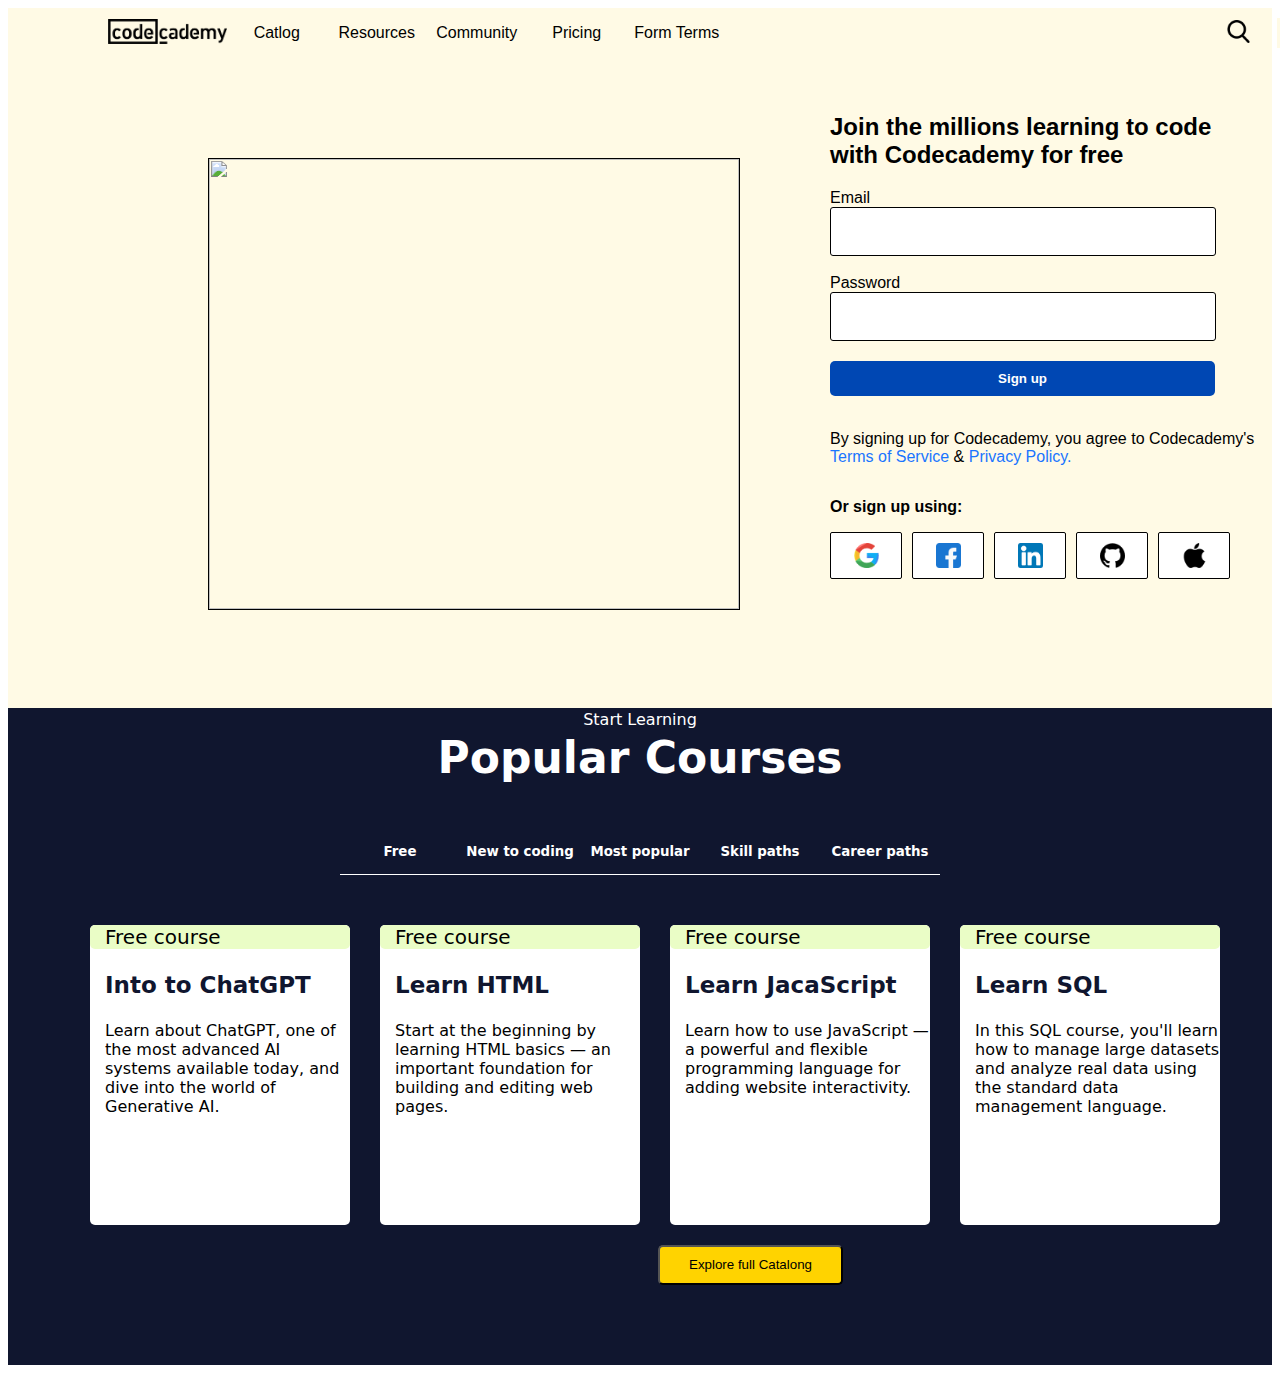
==== practise clone/index.html @ b3a227ec "first commit" ====
<!DOCTYPE html>
<html lang="en">
<head>
    <meta charset="UTF-8">
    <meta name="viewport" content="width=device-width, initial-scale=1.0">
    <title>Document</title>
    <link rel="stylesheet" href="./style.css">
</head>
<body>
   <div class="navbar">
        <div class="nav-contain">
          <a href="index.html">
            <img class="nav-logo" src="logo.png">
            </a>
        </div>
   
      <div class="nav-contain">
        <a href="catlog.html">
          <button class="nav-btn" src="catlog.html">Catlog</button>
        </a>
           
      </div>
      <div class="nav-contain">
        <a href="resources.html">
        <button class="nav-btn" src="resources.html">Resources</button>
      </a>
      </div>
      <div class="nav-contain">
        <a href="community.html">
          <button class="nav-btn" src="community.html">Community</button>
        </a>
      </div>
      <div class="nav-contain">
        <a href="pricing.html">
          <button class="nav-btn" src="pricing.html">Pricing</button>
        </a>
      </div>
      <div class="nav-contain">
        <a href="ft.html">
          <button class="nav-btn" src="ft.html">Form Terms</button> 
        </a>
      </div>
      <div class="search-logo" >
         <img class="search" src="search.png">
      </div>
      <div class="nav-contain">
        <a href="login.html">
          <button class="nav-btn" src="login.html"><b>Login in</b></button> 
        </a>
      </div>

   </div>
  <div class="main-container">
     <div class="img-main">
      <img class="side-img" src="photo.jpg">
     </div>
     <div class="signup-page">
         <h2 class="text-1">Join the millions learning to code <br>
         with Codecademy for free</h2>
         <label for="inputEmail">Email</label>
         <input class="email-pass" type="email" id="inputEmail" required />

         <br>
         <label for="inputpassword">Password</label>
         <input class="email-pass" type="password" required />
         <button class="sign-btn" type="submit"><b>Sign up</b></button>
         <br>
         <p>By signing up for Codecademy, you agree to Codecademy's<br>
          <span id="text-3">Terms of Service</span> & <span id="text-3">Privacy Policy.</span>
         </p>
        <p><b>Or sign up using:</b></p>
        <div class="logos">
          <div class="logo" >
            <img class="logo-img" src="google.png">
          </div>
          <div class="logo" >
            <img class="logo-img" src="facebook.png">
          </div>
          <div class="logo" >
            <img class="logo-img" src="linkedin.png">
          </div>
          <div class="logo" >
            <img class="logo-img" src="github.png">
          </div>
          <div class="logo" >
            <img class="logo-img" src="apple.png">
          </div>

        </div>

      </div>

  </div> 
  <div class="container-2">
    <p class="container-2-1">Start Learning</p>
    <p class="container-2-2">Popular Courses</p>
    <div class="container-2-btn">
       <button class="btn-2">Free</button>
       <button class="btn-2">New to coding</button>
       <button class="btn-2">Most popular</button>
       <button class="btn-2">Skill paths</button>
       <button class="btn-2">Career paths</button>
    </div>
    <div class="main-card">
     <div class="card">
      <p class="card-head"> Free course</p>
      <p class="card-ifm">Into to ChatGPT</p>
      <p class="ifm">Learn about ChatGPT, one of the most advanced AI
         systems available today, and dive into the world 
         of Generative AI.</p>
     </div>
     <div class="card">
      <p class="card-head">Free course</p>
      <p class="card-ifm">Learn HTML</p>
      <p class="ifm">Start at the beginning by learning HTML 
        basics — an important foundation for building and 
        editing web pages.</p>
     </div>
     <div class="card">
      <p class="card-head">Free course</p>
      <p class="card-ifm">Learn JacaScript</p>
      <p class="ifm">Learn how to use JavaScript — a powerful and flexible programming language for adding website interactivity.</p>
     </div>
     <div class="card">
      <p class="card-head">Free course</p>
      <p class="card-ifm">Learn SQL</p>
      <p class="ifm">In this SQL course, you'll learn how to manage large datasets and analyze real data using the standard data management language.</p>
     </div>
    </div>

    <a><button class="card-an">Explore full Catalong</button></a>











  </div>
   
</body>
</html>
---- practise clone/style.css ----
{
    margin: 0px;
    padding: 0;
}
.navbar{
    display: flex;
    flex-direction: row;
    height: 50px;
    background-color:#FFFAE5;
    align-items: center;
}
.nav-logo{
    height: 25px;
    margin-left: 100px;
}
.nav-btn{
    height: 30px;
    width: 100px;
    border: none;
    background-color: #FFFAE5;
    font-size: medium;
}
.nav-btn:hover{
    color: #3A10E5; 
}
.search{
    height: 23px;
    width: 23px;
}

.search-logo{
    margin-left: 500px;
    margin-right: 27px;
}
.main-container{
    display: flex;
    flex-direction: row;
    font-family: sans-serif;
    background-color:#FFFAE5 ;
    height:650px;
    /*justify-content:space-evenly; */
   
}

.side-img{
    height: 450px;
    width: 530px;
    margin-top: 100px;
    margin-left: 200px;
    border: 0.5px solid black;
    
}
.signup-page{
    display: flex;
    flex-direction: column;
    margin-left: 90px;
    margin-top:35px;
}
.text-1{
    
}
.email-pass{
    height: 45px;
    width: 380px;
    border-radius: 3px;
    background-color: white;
    border: 0.5px solid black;
}
.sign-btn{
    height: 35px;
    width: 385px;
    margin-top: 20px;
    border-radius: 5px;
    border: none;
    background-color: #0047b3;
    color: white;
}
.sign-btn:hover{
    background-color: #1a75ff;
}
#text-3{
    color: #1a75ff;
}
.logos{
    display: flex;

}
.logo{
    width: 70px;
    height: 45px;
    border: 0.8px solid black;
    margin-right: 10px;
    border-radius: 2px;
    background-color: white;
    display: flex;
    justify-content: center;
    align-items: center;
}
.logo-img{
    width: 25px;
    height: 25px;   
}
.container-2{
    background-color: #10162f;
    color: white;
    
}
.container-2-1{
    font-weight: 400;
    line-height: 1.5;
    font-size: 1rem;
    margin: 0px;
    font-family: system-ui, -apple-system, BlinkMacSystemFont, 'Segoe UI', Roboto, Oxygen, Ubuntu, Cantarell, 'Open Sans', 'Helvetica Neue', sans-serif;
    text-align: center;
}
.container-2-2{

    font-weight: 700;
    line-height: 1.2;
    font-size: 2.75rem;
    margin: 0px;
    text-align: center;
    font-family: system-ui, -apple-system, BlinkMacSystemFont, 'Segoe UI', Roboto, Oxygen, Ubuntu, Cantarell, 'Open Sans', 'Helvetica Neue', sans-serif;
}
.container-2-btn{ 
    display: flex;
justify-content: center;
}
.btn-2{
    font-family: system-ui, -apple-system, BlinkMacSystemFont, 'Segoe UI', Roboto, Oxygen, Ubuntu, Cantarell, 'Open Sans', 'Helvetica Neue', sans-serif;
   font-weight: bold;
    margin-top: 45px;
    background-color:#10162f ;
    color: white;height: 45px;
    width: 120px;
    border-bottom: 1px solid white;
    border-top: none;
    border-right: none;
    border-left: none;
}
 .main-card{
display: flex;
flex-direction: row;
justify-content: center;
margin-top: 50px;
font-family: system-ui, -apple-system, BlinkMacSystemFont, 'Segoe UI', Roboto, Oxygen, Ubuntu, Cantarell, 'Open Sans', 'Helvetica Neue', sans-serif;

} 
 .card{
    width: 260px;
    height: 300px;
    border-radius: 5px;
    background-color: white;
    margin-left: 30px;
    margin-bottom: 20px;
    color: black;
 } 
 .card-head{
    background-color: #EAFDC6;
    margin-top: 0;
    font-size: 20px;
    font-family: system-ui, -apple-system, BlinkMacSystemFont, 'Segoe UI', Roboto, Oxygen, Ubuntu, Cantarell, 'Open Sans', 'Helvetica Neue', sans-serif;
    border-radius: 5px;
    padding-left: 15px;
  }
  .card-ifm{
    font-size: 23px;
    padding-left: 15px;
    font-weight: bold;
    color: #10162f;
    
  }
  .ifm{
    padding-left: 15px;
    padding-bottom: 60px; 
  }
  .card-an{
    width: 185px;
    height: 40px;
    border-radius: 5px;
    color: black;
    background-color: #FFD300;
   margin-left: 650px;
   margin-bottom: 80px;
  }
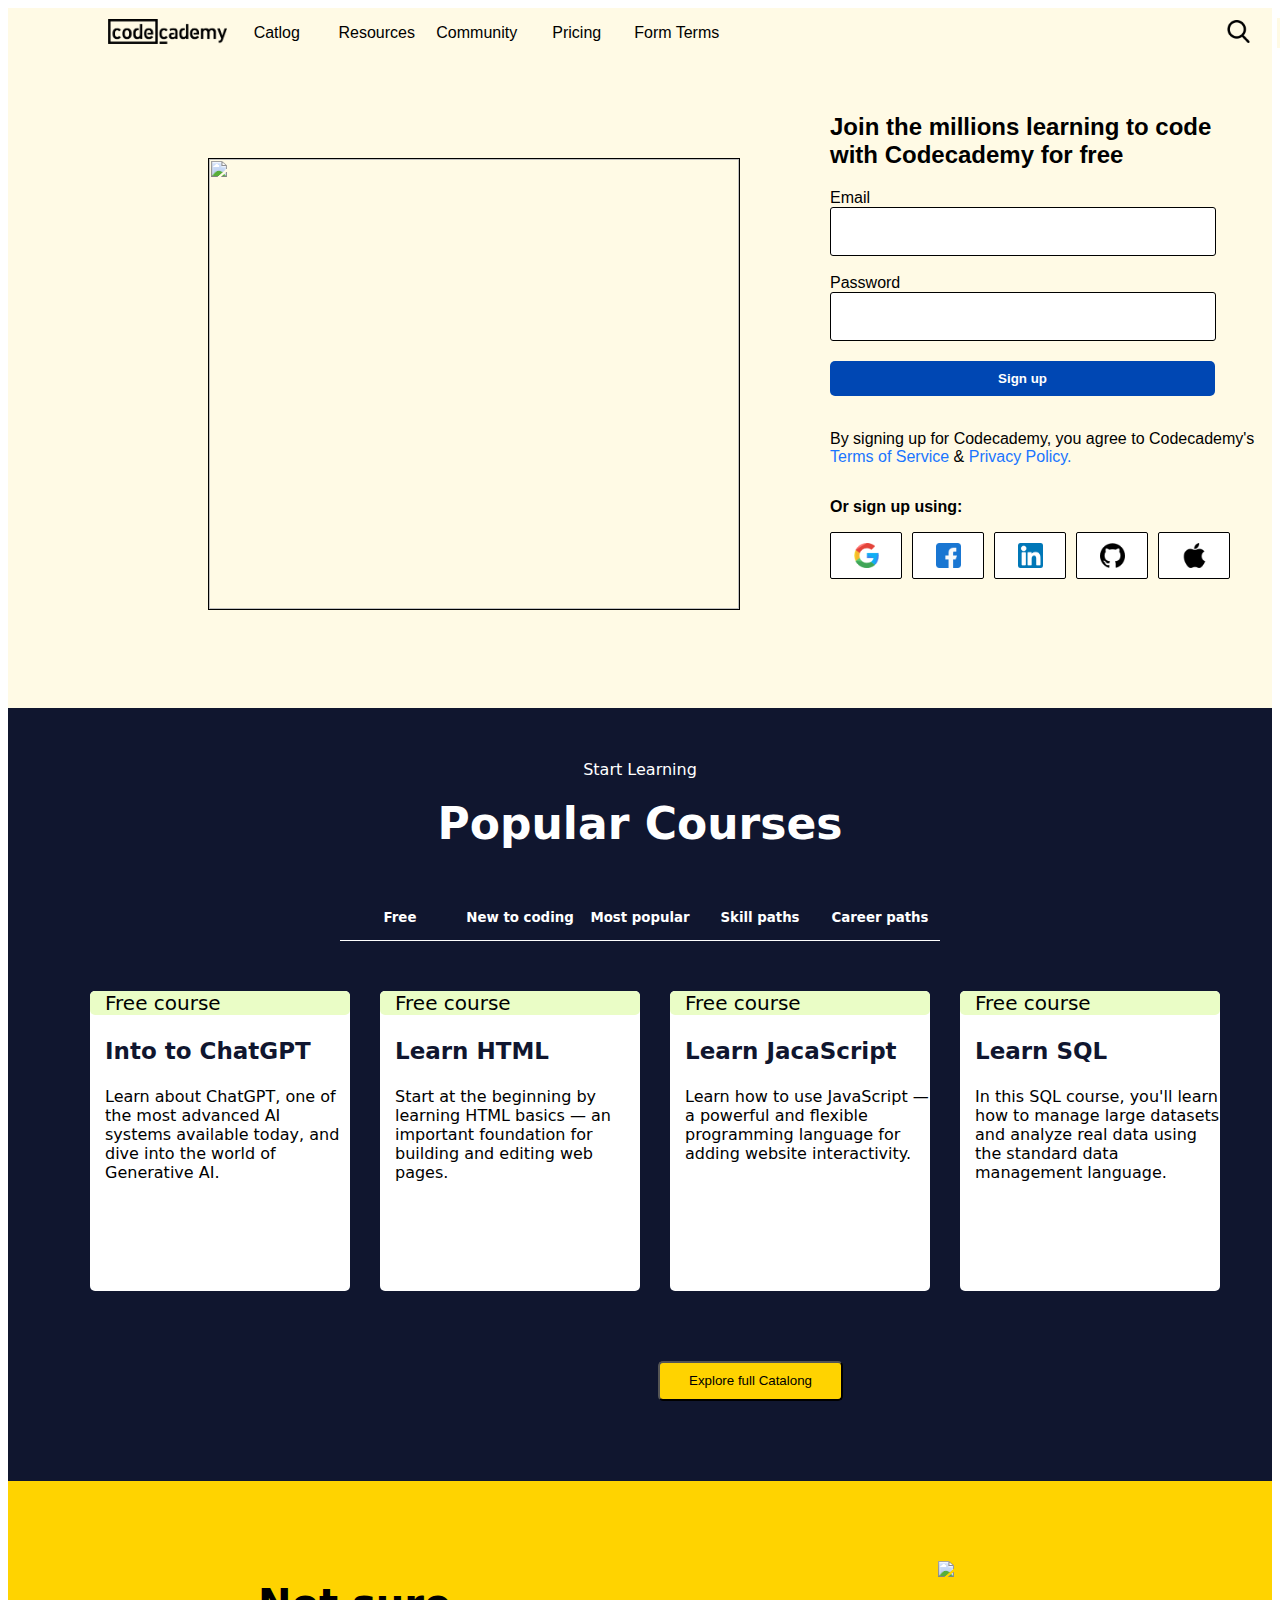
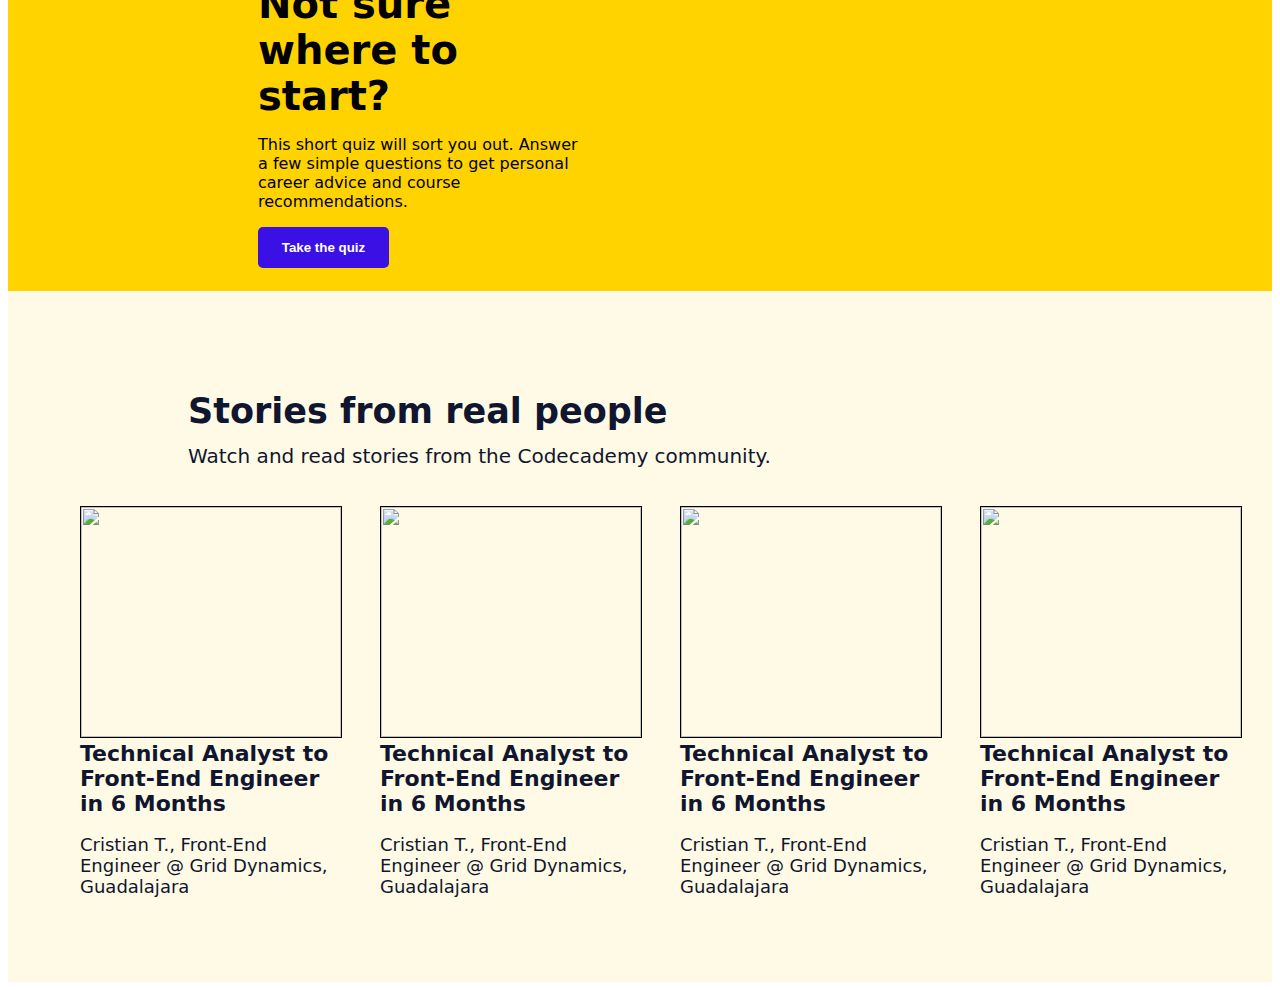
==== commit 1c40d2a7: "card added" ====
--- a/practise clone/index.html
+++ b/practise clone/index.html
@@ -127,20 +127,63 @@
       <p class="ifm">In this SQL course, you'll learn how to manage large datasets and analyze real data using the standard data management language.</p>
      </div>
     </div>
+    <a><button class="card-an">Explore full Catalong</button></a>
+  </div>   
+  <div class="container-3">
+        <div class="container-3-texts">
+          <h2 class="container-3-text1">Not sure where to start?</h2>
+          <p class="container-3-text2">This short quiz will sort you out.
+           Answer a few simple questions to get personal career advice and course
+           recommendations.
+           </p>
+             <button class="container-3-btn">Take the quiz</button>
+         </div>
+     <div class="container-3-img">
+      <img  class="con3-img" src="/container3-img.svg">
+     </div>
+  </div>
 
-    <a><button class="card-an">Explore full Catalong</button></a>
+
+
+  <div class="container-4">
+      <p class="container-4-heading">
+        Stories from real people<br>
+        <span class="head-2">Watch and read stories from the Codecademy community.</span>
+      </p>
+      
+      <div class="container-4-main-card">
+        <div class="container-4-card">
+          <img class="card-img-1" src="https://images.ctfassets.net/go6kr6r0ykrq/6zlCvqSouWnN7NGDTvidvT/3d4f8caef82cdaef8017edfd7e57f94f/Cristian-Tera__n.jpeg" alt="">
+         <p class="card-img-text">Technical Analyst to Front-End Engineer in 6 Months</p>
+          <p class="card-img-text1">Cristian T., Front-End Engineer @ Grid Dynamics, Guadalajara</p>
+
+        </div>
+        <div class="container-4-card">
+          <img class="card-img-1" src="https://images.ctfassets.net/go6kr6r0ykrq/Sk3Knek82fDxSX5eZqdzX/bac59c63ff86d8d52ef9e1559e8eb381/De-Shaun-Broadnax.jpeg" alt="">
+         <p class="card-img-text">Technical Analyst to Front-End Engineer in 6 Months</p>
+          <p class="card-img-text1">Cristian T., Front-End Engineer @ Grid Dynamics, Guadalajara</p>
+          
+        </div>
+        <div class="container-4-card">
+          <img class="card-img-1" src="https://images.ctfassets.net/go6kr6r0ykrq/2ao4ZIQinCIgAt4UuGNR3z/b5b0608e9ae47b42ba6aa5e18e97411e/SerenaIsone1.jpeg" alt="">
+         <p class="card-img-text">Technical Analyst to Front-End Engineer in 6 Months</p>
+          <p class="card-img-text1">Cristian T., Front-End Engineer @ Grid Dynamics, Guadalajara</p>
+          
+        </div>
+        <div class="container-4-card">
+          <img class="card-img-1" src="https://images.ctfassets.net/go6kr6r0ykrq/IEAxMFzasjkSr11XsNGso/ef9c1fcd18c5abf06e8064dc5352060c/Julia-Jubileu.jpeg" alt="">
+         <p class="card-img-text">Technical Analyst to Front-End Engineer in 6 Months</p>
+          <p class="card-img-text1">Cristian T., Front-End Engineer @ Grid Dynamics, Guadalajara</p>
+          
+        </div>
+
+      </div>
+      
+   </div>
 
 
 
 
 
-
-
-
-
-
-
-  </div>
-   
 </body>
 </html>--- a/practise clone/style.css
+++ b/practise clone/style.css
@@ -1,7 +1,3 @@
- {
-    margin: 0px;
-    padding: 0;
-}
 .navbar{
     display: flex;
     flex-direction: row;
@@ -109,7 +105,8 @@
     font-weight: 400;
     line-height: 1.5;
     font-size: 1rem;
-    margin: 0px;
+    margin-top: 0;
+    padding-top: 50px;
     font-family: system-ui, -apple-system, BlinkMacSystemFont, 'Segoe UI', Roboto, Oxygen, Ubuntu, Cantarell, 'Open Sans', 'Helvetica Neue', sans-serif;
     text-align: center;
 }
@@ -182,4 +179,94 @@
     background-color: #FFD300;
    margin-left: 650px;
    margin-bottom: 80px;
-  }+   margin-top: 50px;
+  }
+/*{margin: 0;
+   padding: 0;}*/
+  .container-3{
+  display: flex;
+  flex-direction: row;
+    background-color: #FFD300;
+    font-family: system-ui, -apple-system, BlinkMacSystemFont, 'Segoe UI', Roboto, Oxygen, Ubuntu, Cantarell, 'Open Sans', 'Helvetica Neue', sans-serif;
+
+  }
+.container-3-texts{
+    height: 360px;
+    width: 330px;
+    margin-left: 250px;
+   margin-top: 50px;
+   
+   
+}
+.container-3-text1{
+   font-size: 40px;
+   margin: 50px 0 0 0 ;
+}
+.container-3-btn{
+ width: 131px;
+ height: 41px;
+ border-radius: 5px;
+ border: none;
+ background-color: #3A10E5;  
+ color: white; 
+ font-weight: bold;
+}
+.container-3-btn:hover{
+    background-color:#1a75ff ;
+}
+.container-3-img{
+    margin-left: 350px;
+    margin-top: 80px;
+    margin-bottom: 50px;
+}
+.container-4{
+    background-color: #FFFAE5;
+    font-family: system-ui, -apple-system, BlinkMacSystemFont, 'Segoe UI', Roboto, Oxygen, Ubuntu, Cantarell, 'Open Sans', 'Helvetica Neue', sans-serif;
+    color: #10162f;
+    padding-top: 50px;
+    
+
+}
+.container-4-heading{
+    font-size: 35px;
+    font-weight: bold;
+    margin-top: 50px;
+    margin-left: 180px;
+    
+}
+.head-2{
+    font-size: 20px;
+    
+    font-weight: normal;
+}
+.container-4-main-card{
+    display: flex;
+    justify-content:center;
+
+
+}
+.container-4-card{
+    height:426px ;
+    width: 260px;
+    
+    margin-left: 40px;
+    margin-bottom: 50px;
+
+    
+}
+.card-img-1{
+    width: 260px;
+    height: 230px;
+    border: 0.5px solid black;
+    
+}
+.card-img-text{
+ font-size: 22px;
+ margin: 0 ;
+ font-weight: bold;
+}
+.card-img-text1{
+    font-size: 18px;
+    font-weight: normal;
+
+}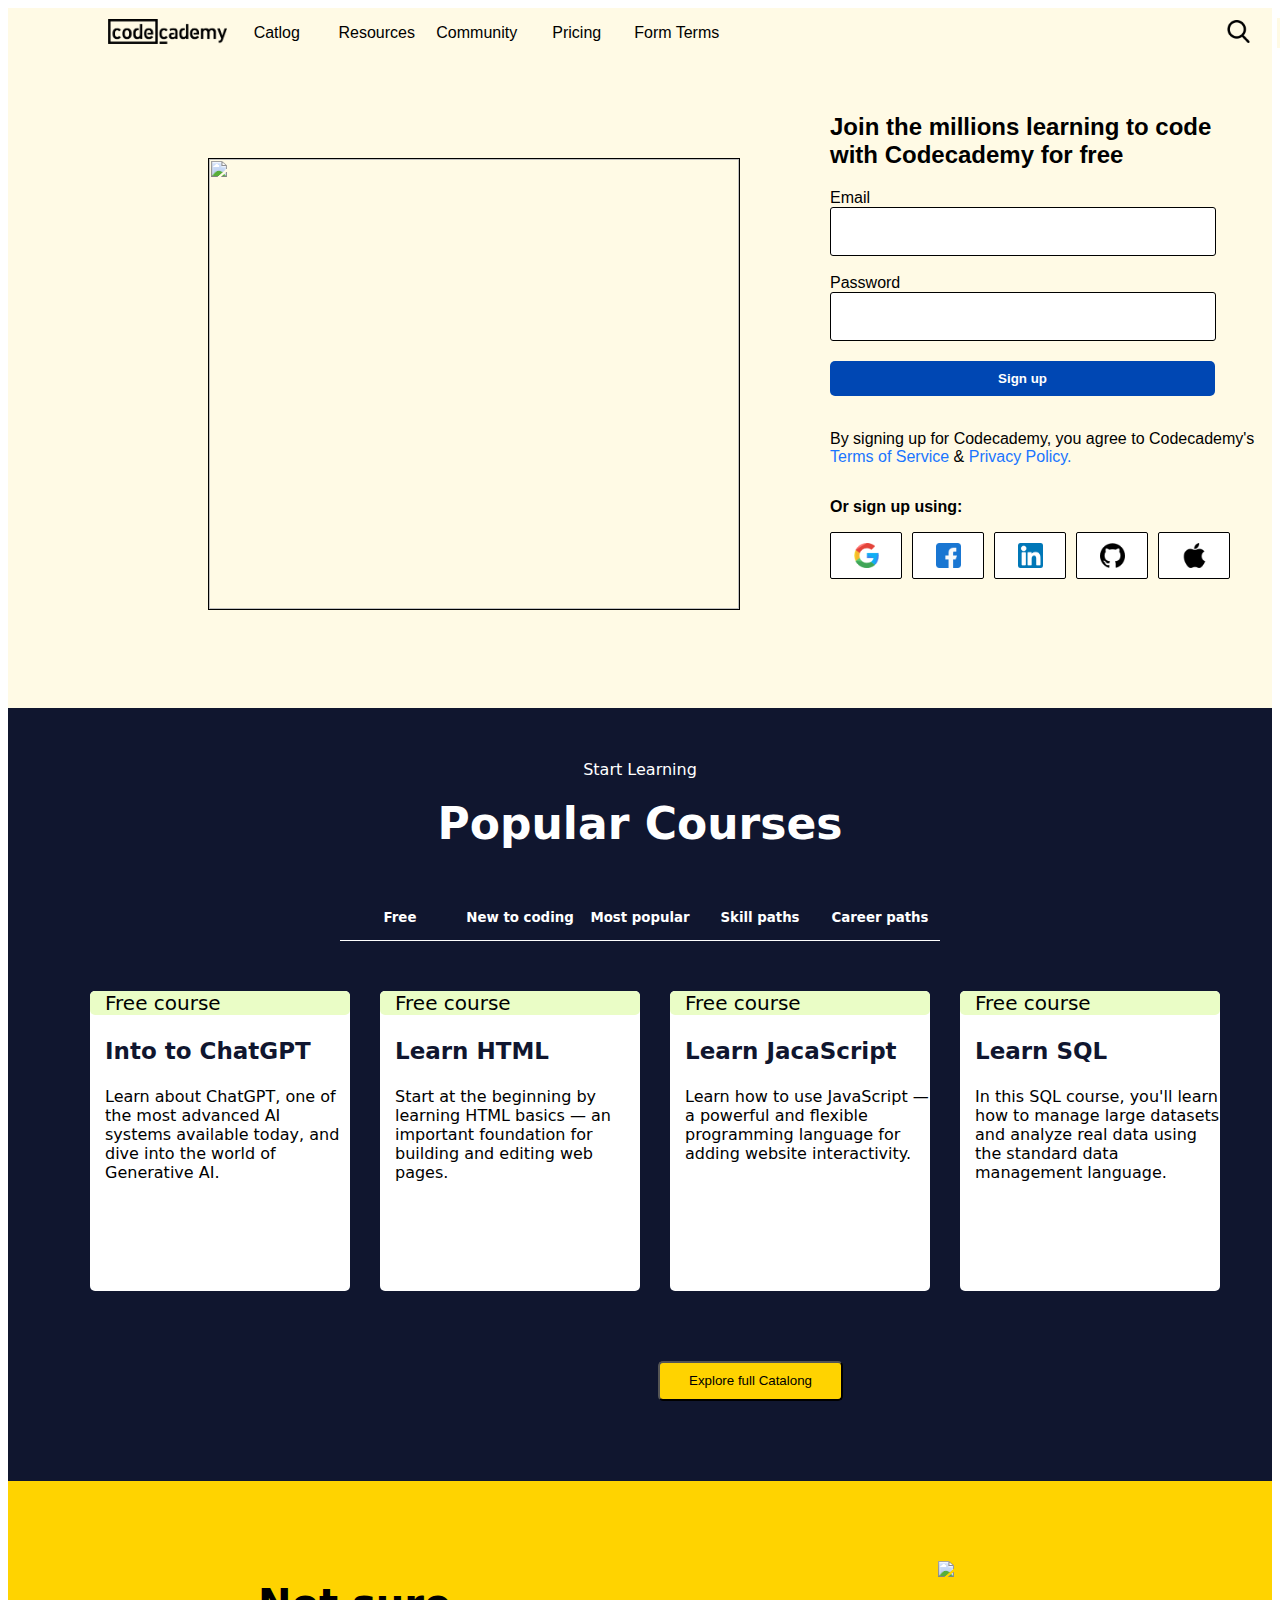
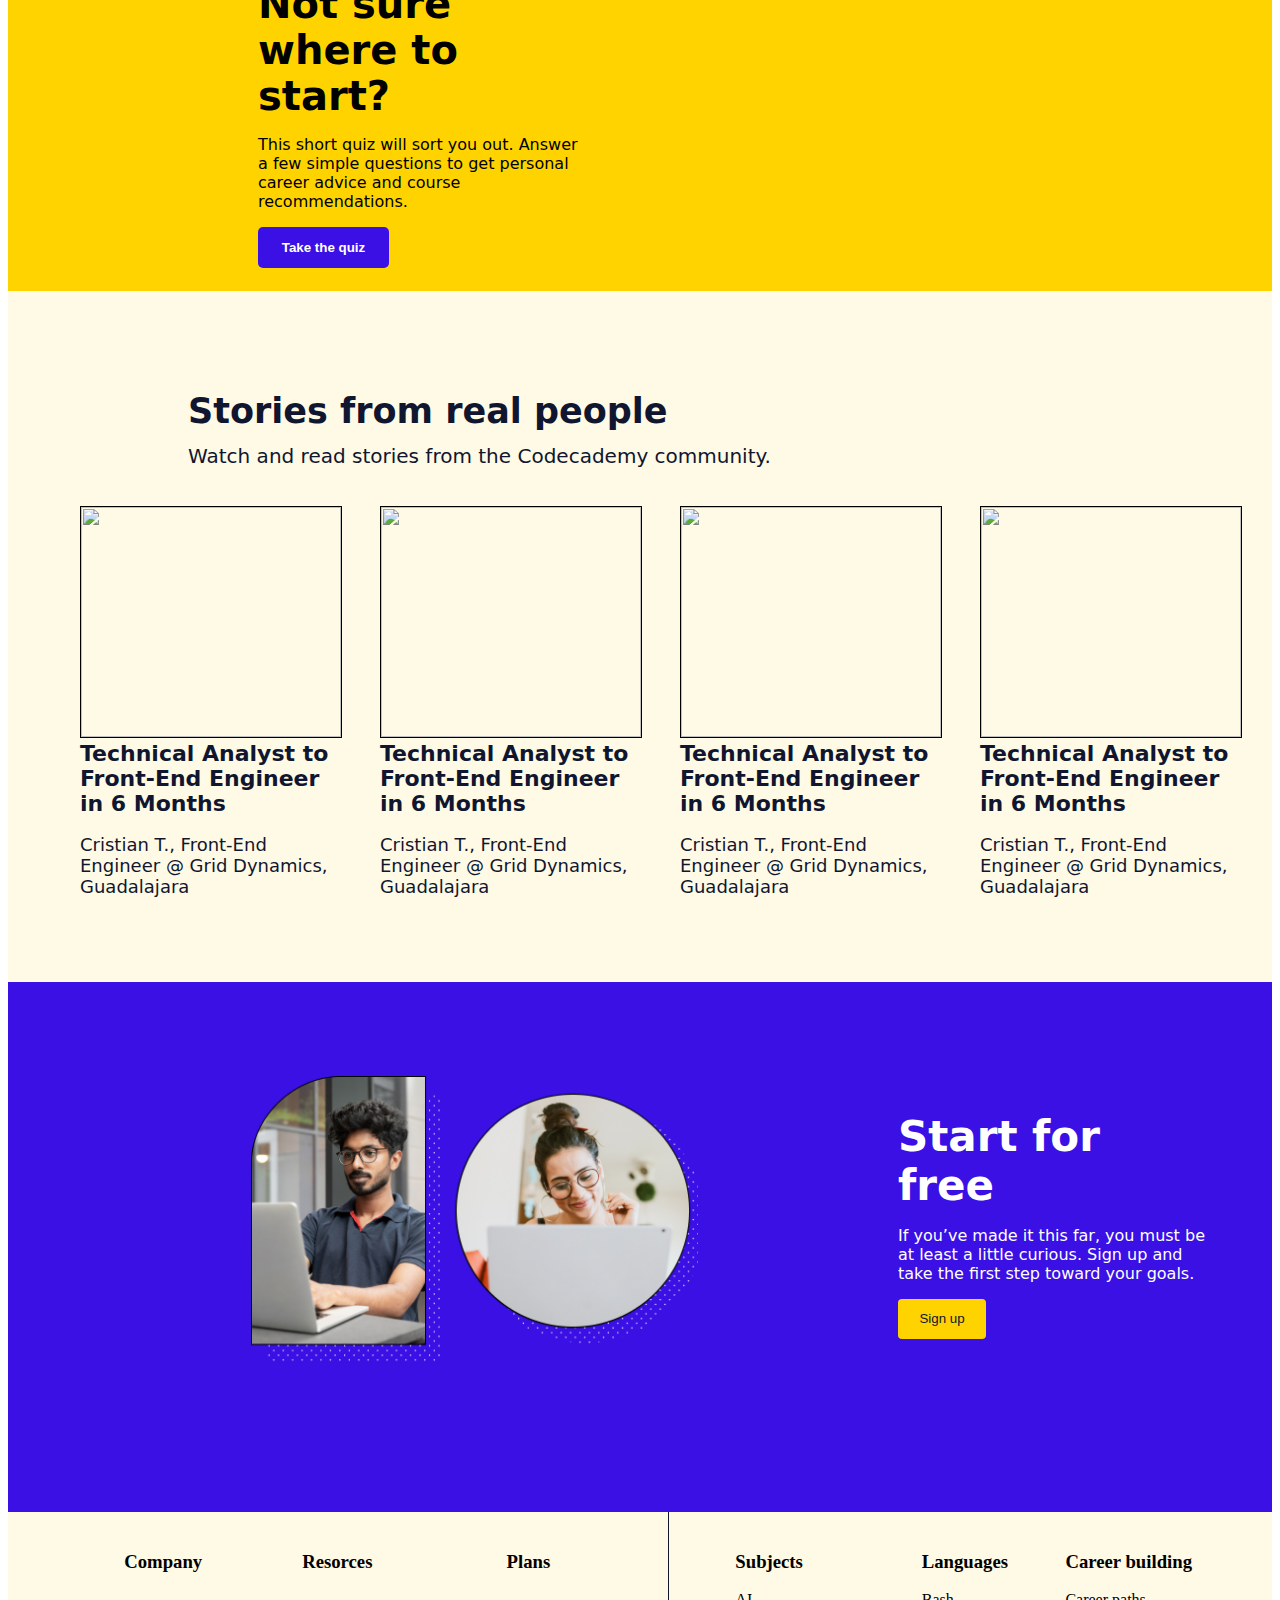
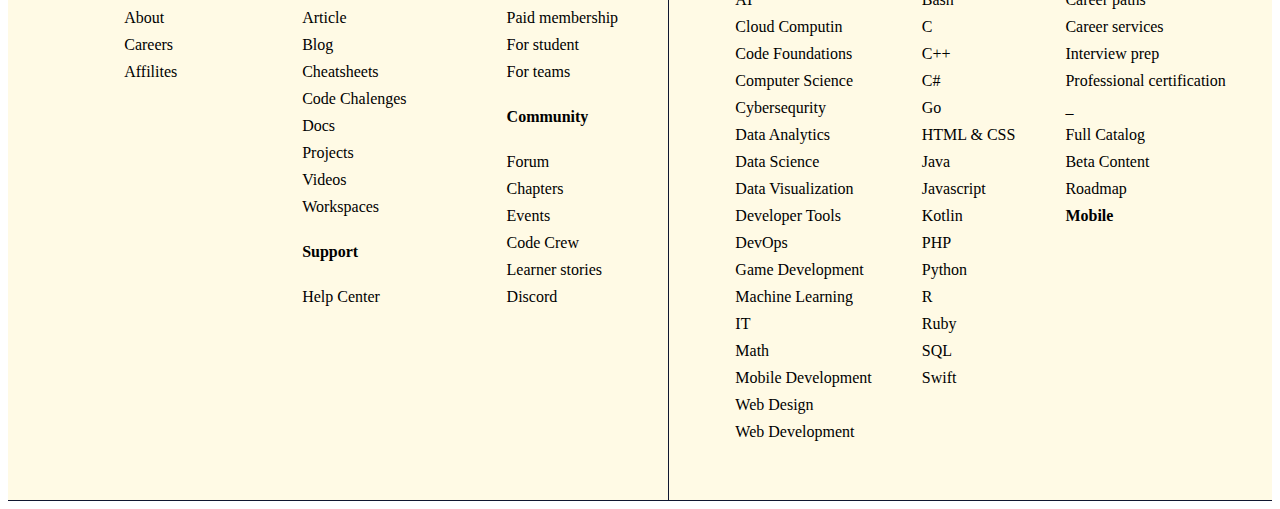
==== commit 35b364d4: "foter add" ====
--- a/practise clone/index.html
+++ b/practise clone/index.html
@@ -172,18 +172,131 @@
         </div>
         <div class="container-4-card">
           <img class="card-img-1" src="https://images.ctfassets.net/go6kr6r0ykrq/IEAxMFzasjkSr11XsNGso/ef9c1fcd18c5abf06e8064dc5352060c/Julia-Jubileu.jpeg" alt="">
-         <p class="card-img-text">Technical Analyst to Front-End Engineer in 6 Months</p>
+          <p class="card-img-text">Technical Analyst to Front-End Engineer in 6 Months</p>
           <p class="card-img-text1">Cristian T., Front-End Engineer @ Grid Dynamics, Guadalajara</p>
           
         </div>
 
       </div>
-      
+
    </div>
 
 
-
-
-
+  <div class="container-5">
+     <div >
+        <img class="container-5-imgA" src="cont-5img.webp">
+     </div>
+     <div class="container-5-texts">
+      <h2 class="container-5-text">
+        Start for free 
+      </h2>
+      <p class="text-cont5">If you’ve made it this far, you must be at least a little curious. Sign up and take the first step toward your goals.</p>
+      <button class="cont-5btn">Sign up</button>
+     </div>
+     
+ </div>
+    <!-- ------foter ------------->
+    <div class="foter-main">
+        <div class="foterA">
+         <div class="foterA-a">
+           <h3>Company</h3>
+           <br>
+            <p class="foter-li">About</p>
+            <p class="foter-li">Careers</p>
+            <p class="foter-li">Affilites</p>
+           
+         </div>
+         <div class="foterA-a">
+           <h3>Resorces</h3>
+           <br>
+           <p class="foter-li">Article</p>
+           <p class="foter-li">Blog</p>
+           <p class="foter-li">Cheatsheets</p>
+           <p class="foter-li">Code Chalenges</p>
+           <p class="foter-li">Docs</p>
+           <p class="foter-li">Projects</p>
+           <p class="foter-li">Videos</p>
+           <p class="foter-li">Workspaces</p>
+           <br>
+           <p class="foter-li"><b>Support</b></p>
+           <br>
+           <p class="foter-li">Help Center</p>
+         </div>
+         <div class="foterA-a">
+         <h3>Plans</h3>
+         <br>
+         <p class="foter-li">Paid membership</p>
+         <p class="foter-li">For student</p>
+         <p class="foter-li">For teams</p>
+         <br>
+         <p class="foter-li"><b>Community</b></p>
+         <br>
+         <p class="foter-li">Forum</p>
+         <p class="foter-li">Chapters</p>
+         <p class="foter-li">Events</p>
+         <p class="foter-li">Code Crew</p>
+         <p class="foter-li">Learner stories</p>
+         <p class="foter-li">Discord</p>
+
+         
+         </div>
+        </div>
+        <div class="foterB">
+          <div class="foterA-b">
+              <h3>Subjects</h3>
+              <p class="foter-li">AI</p>
+              <p class="foter-li">Cloud Computin</p>
+              <p class="foter-li">Code Foundations</p>
+              <p class="foter-li">Computer Science</p>
+              <p class="foter-li">Cybersequrity</p>
+              <p class="foter-li">Data Analytics</p>
+              <p class="foter-li">Data Science</p>
+              <p class="foter-li">Data Visualization</p>
+              <p class="foter-li">Developer Tools</p>
+              <p class="foter-li">DevOps</p>
+              <p class="foter-li">Game Development</p>
+              <p class="foter-li">Machine Learning</p>
+              <p class="foter-li">IT</p>
+              <p class="foter-li">Math</p>
+              <p class="foter-li">Mobile Development</p>
+              <p class="foter-li">Web Design</p>
+              <p class="foter-li">Web Development</p>
+
+          </div>
+          <div class="foterA-b">
+            <h3>Languages</h3>
+              <p class="foter-li">Bash</p>
+              <p class="foter-li">C</p>
+              <p class="foter-li">C++</p>
+              <p class="foter-li">C#</p>
+              <p class="foter-li">Go</p>
+              <p class="foter-li">HTML & CSS</p>
+              <p class="foter-li">Java</p>
+              <p class="foter-li">Javascript</p>
+              <p class="foter-li">Kotlin</p>
+              <p class="foter-li">PHP</p>
+              <p class="foter-li">Python</p>
+              <p class="foter-li">R</p>
+              <p class="foter-li">Ruby</p>
+              <p class="foter-li">SQL</p>
+              <p class="foter-li">Swift</p>
+          </div>
+          <div class="foterA-b">
+            <h3>Career building</h3>
+            <p class="foter-li">Career paths</p>
+            <p class="foter-li">Career services</p>
+            <p class="foter-li">Interview prep</p>
+            <p class="foter-li">Professional certification</p>
+            <p class="foter-li">_</p>
+            <p class="foter-li">Full Catalog</p>
+            <p class="foter-li">Beta Content</p>
+            <p class="foter-li">Roadmap</p>
+            <p class="foter-li"><b>Mobile</b></p>
+            
+          </div>
+
+         </div>
+
+    </div>
 </body>
 </html>--- a/practise clone/style.css
+++ b/practise clone/style.css
@@ -268,5 +268,73 @@
 .card-img-text1{
     font-size: 18px;
     font-weight: normal;
-
+}
+.container-5{
+    display: flex;
+background-color: #3A10E5;
+color: white;
+font-family: system-ui, -apple-system, BlinkMacSystemFont, 'Segoe UI', Roboto, Oxygen, Ubuntu, Cantarell, 'Open Sans', 'Helvetica Neue', sans-serif;
+
+}
+.container-5-imgA{
+height:300px ;
+width: 450px;
+margin-left: 240px;
+margin-top: 90px;
+
+}
+.container-5-texts{
+    height: 400px;
+    width: 310px;
+    margin-top: 130px;
+    margin-left: 200px;
+}
+.container-5-text{
+    font-size: 42px;
+    margin: 0;
+
+}
+.cont-5btn{
+    background-color: #FFD300;
+    color: #10162f;
+    width: 88px;
+    height: 40px;
+    border-radius: 4px;
+    border:none;
+    margin-bottom: 50px;
+}
+.foter-main{
+    display: flex;
+    flex-direction: row;
+    justify-content: space-evenly;
+    background-color:#FFFAE5 ;
+    border-bottom: 1px solid #10162f;
+}
+.foterA{
+    display: flex;
+    flex-direction: row;
+    border-right: 1px solid #10162f;
+    
+    padding-right: 50px;
+}
+.foterA-a{
+    margin-left: 100px;
+    margin-top: 20px;
+    justify-content: center;
+}
+.foterB{
+    display: flex;
+    flex-direction: row;
+    margin-top: 20px;
+    margin-right: 30px;
+}
+.foter-li{
+    margin: 0;
+    margin-bottom: 9px;
+
+}
+.foterA-b{
+   margin-left: 50px;
+   margin-bottom: 50px;
+    
 }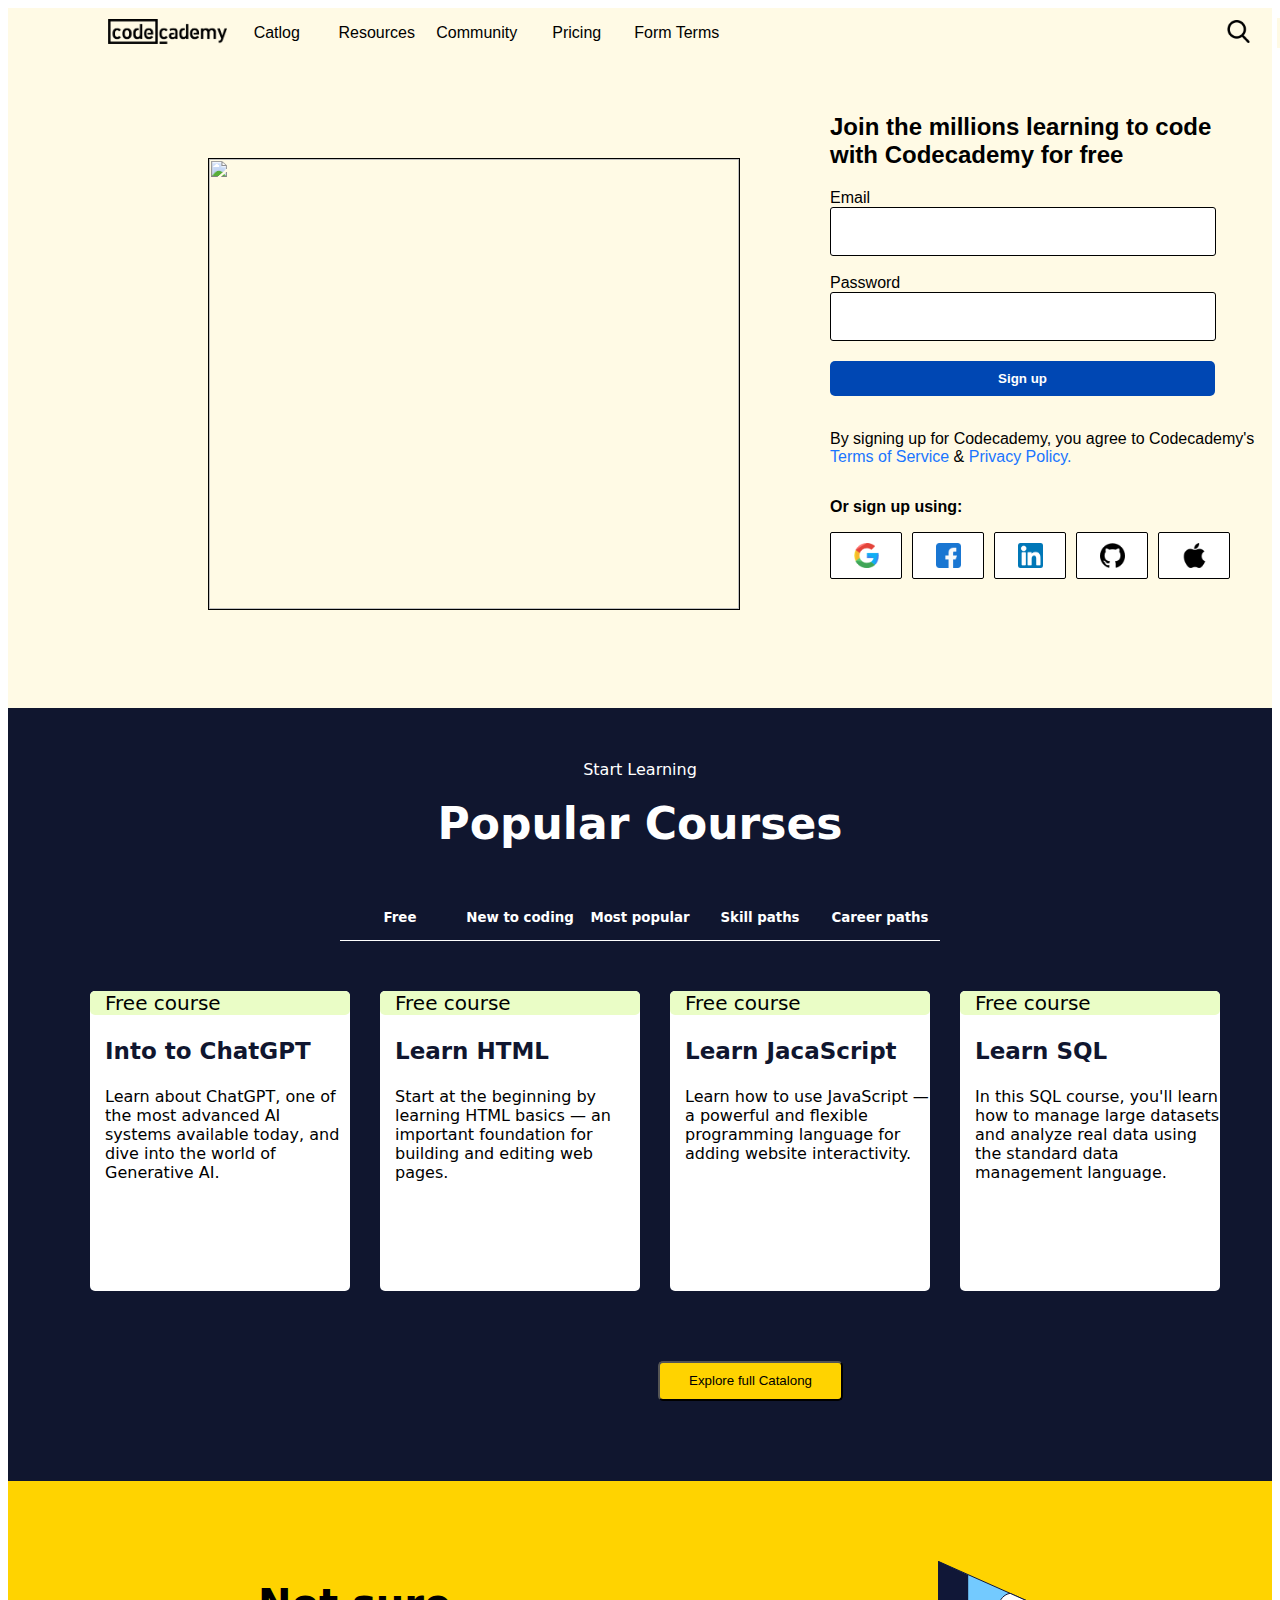
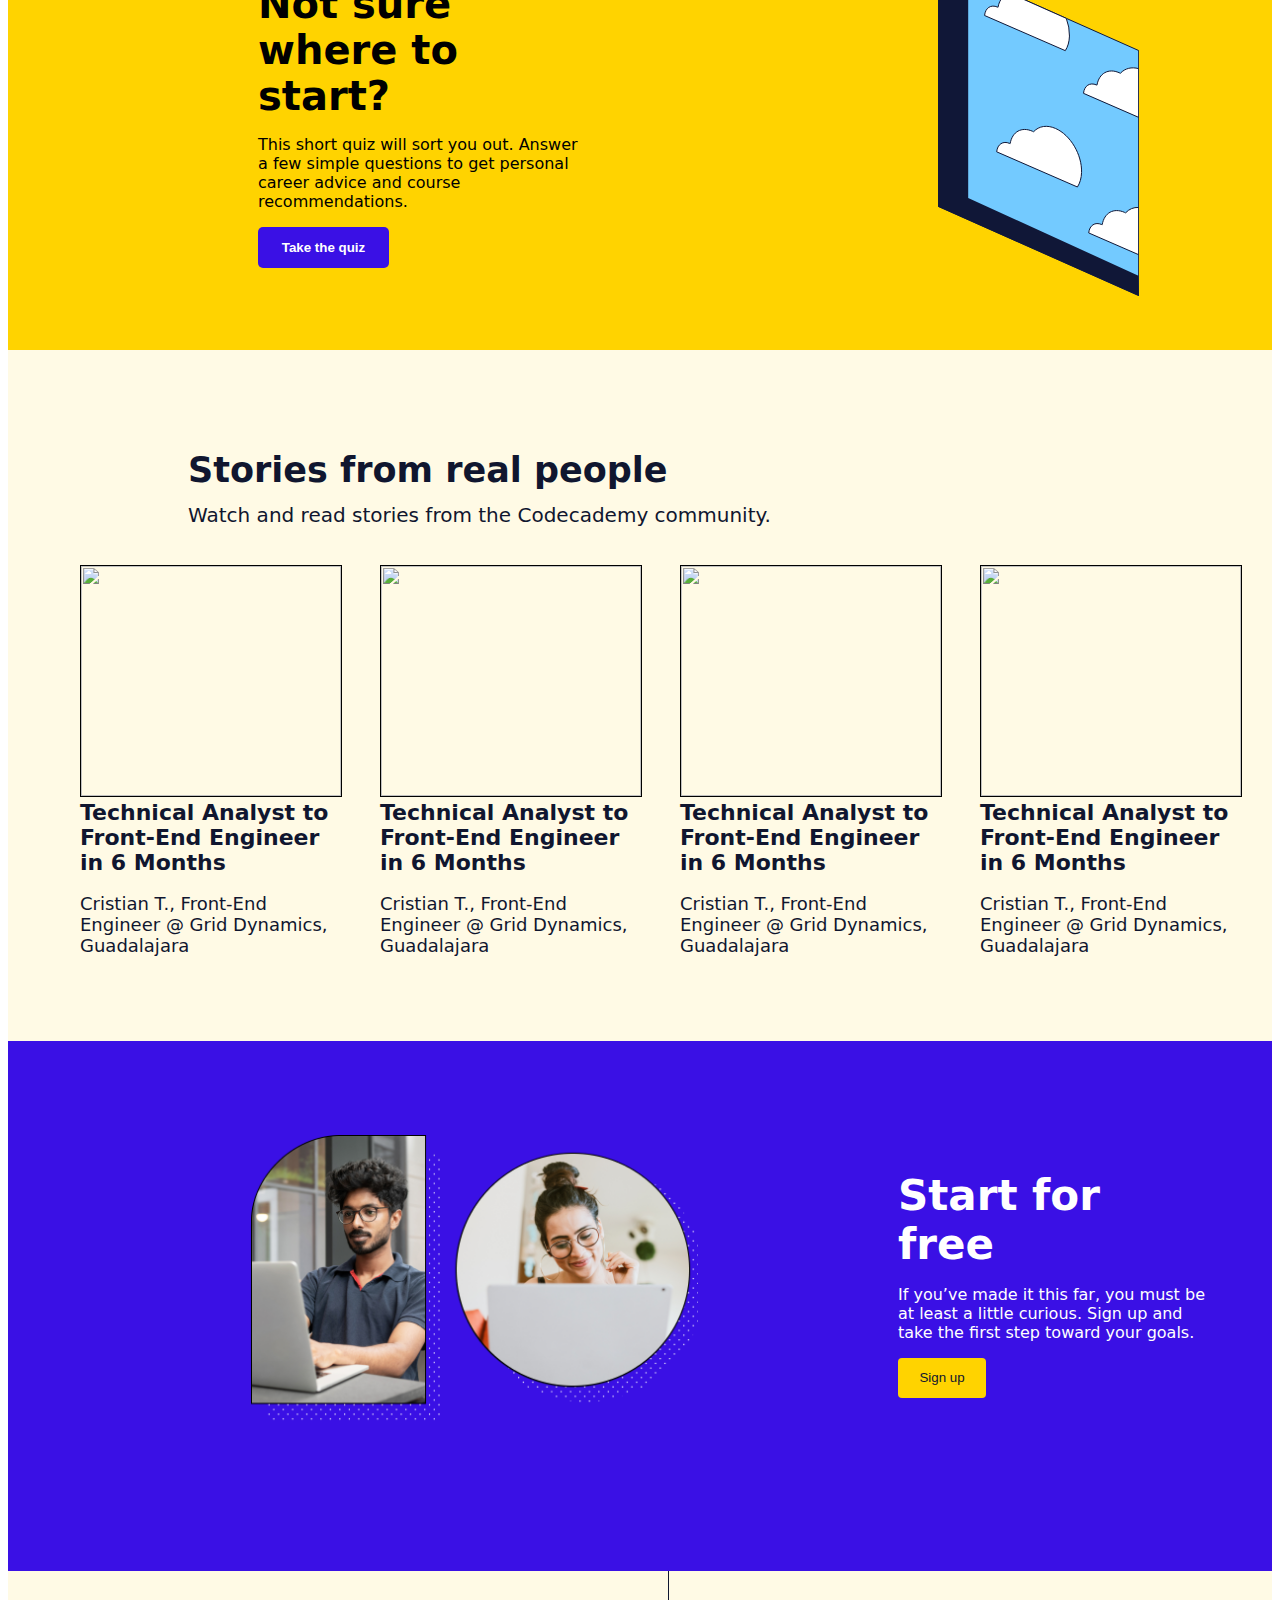
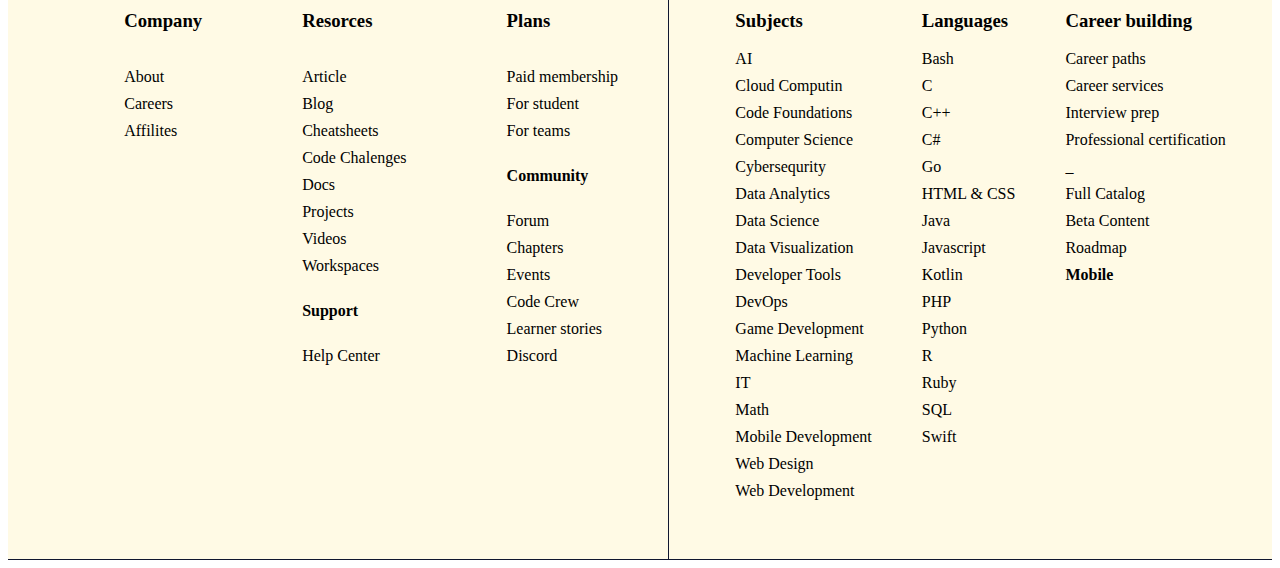
==== commit f16d3f86: "foter add" ====
--- a/practise clone/index.html
+++ b/practise clone/index.html
@@ -10,29 +10,29 @@
    <div class="navbar">
         <div class="nav-contain">
           <a href="index.html">
-            <img class="nav-logo" src="logo.png">
+            <img class="nav-logo" src="./img/logo.png">
             </a>
         </div>
    
       <div class="nav-contain">
-        <a href="catlog.html">
-          <button class="nav-btn" src="catlog.html">Catlog</button>
+        <a href="./pages/catlog.html">
+          <button class="nav-btn" src="./pages/catlog.html">Catlog</button>
         </a>
            
       </div>
       <div class="nav-contain">
         <a href="resources.html">
-        <button class="nav-btn" src="resources.html">Resources</button>
+        <button class="nav-btn" src="./pages/resources.html">Resources</button>
       </a>
       </div>
       <div class="nav-contain">
         <a href="community.html">
-          <button class="nav-btn" src="community.html">Community</button>
+          <button class="nav-btn" src="./pages/community.html">Community</button>
         </a>
       </div>
       <div class="nav-contain">
         <a href="pricing.html">
-          <button class="nav-btn" src="pricing.html">Pricing</button>
+          <button class="nav-btn" src="./pages/pricing.html">Pricing</button>
         </a>
       </div>
       <div class="nav-contain">
@@ -41,7 +41,7 @@
         </a>
       </div>
       <div class="search-logo" >
-         <img class="search" src="search.png">
+         <img class="search" src="./img/search.png">
       </div>
       <div class="nav-contain">
         <a href="login.html">
@@ -52,7 +52,7 @@
    </div>
   <div class="main-container">
      <div class="img-main">
-      <img class="side-img" src="photo.jpg">
+      <img class="side-img" src="./img/photo.jpg">
      </div>
      <div class="signup-page">
          <h2 class="text-1">Join the millions learning to code <br>
@@ -71,19 +71,19 @@
         <p><b>Or sign up using:</b></p>
         <div class="logos">
           <div class="logo" >
-            <img class="logo-img" src="google.png">
-          </div>
-          <div class="logo" >
-            <img class="logo-img" src="facebook.png">
-          </div>
-          <div class="logo" >
-            <img class="logo-img" src="linkedin.png">
-          </div>
-          <div class="logo" >
-            <img class="logo-img" src="github.png">
-          </div>
-          <div class="logo" >
-            <img class="logo-img" src="apple.png">
+            <img class="logo-img" src="./img/google.png">
+          </div>
+          <div class="logo" >
+            <img class="logo-img" src="./img/facebook.png">
+          </div>
+          <div class="logo" >
+            <img class="logo-img" src="./img/linkedin.png">
+          </div>
+          <div class="logo" >
+            <img class="logo-img" src="./img/github.png">
+          </div>
+          <div class="logo" >
+            <img class="logo-img" src="./img/apple.png">
           </div>
 
         </div>
@@ -139,7 +139,7 @@
              <button class="container-3-btn">Take the quiz</button>
          </div>
      <div class="container-3-img">
-      <img  class="con3-img" src="/container3-img.svg">
+      <img  class="con3-img" src="./container3-img.svg">
      </div>
   </div>
 
@@ -184,7 +184,7 @@
 
   <div class="container-5">
      <div >
-        <img class="container-5-imgA" src="cont-5img.webp">
+        <img class="container-5-imgA" src="./img/cont-5img.webp">
      </div>
      <div class="container-5-texts">
       <h2 class="container-5-text">
